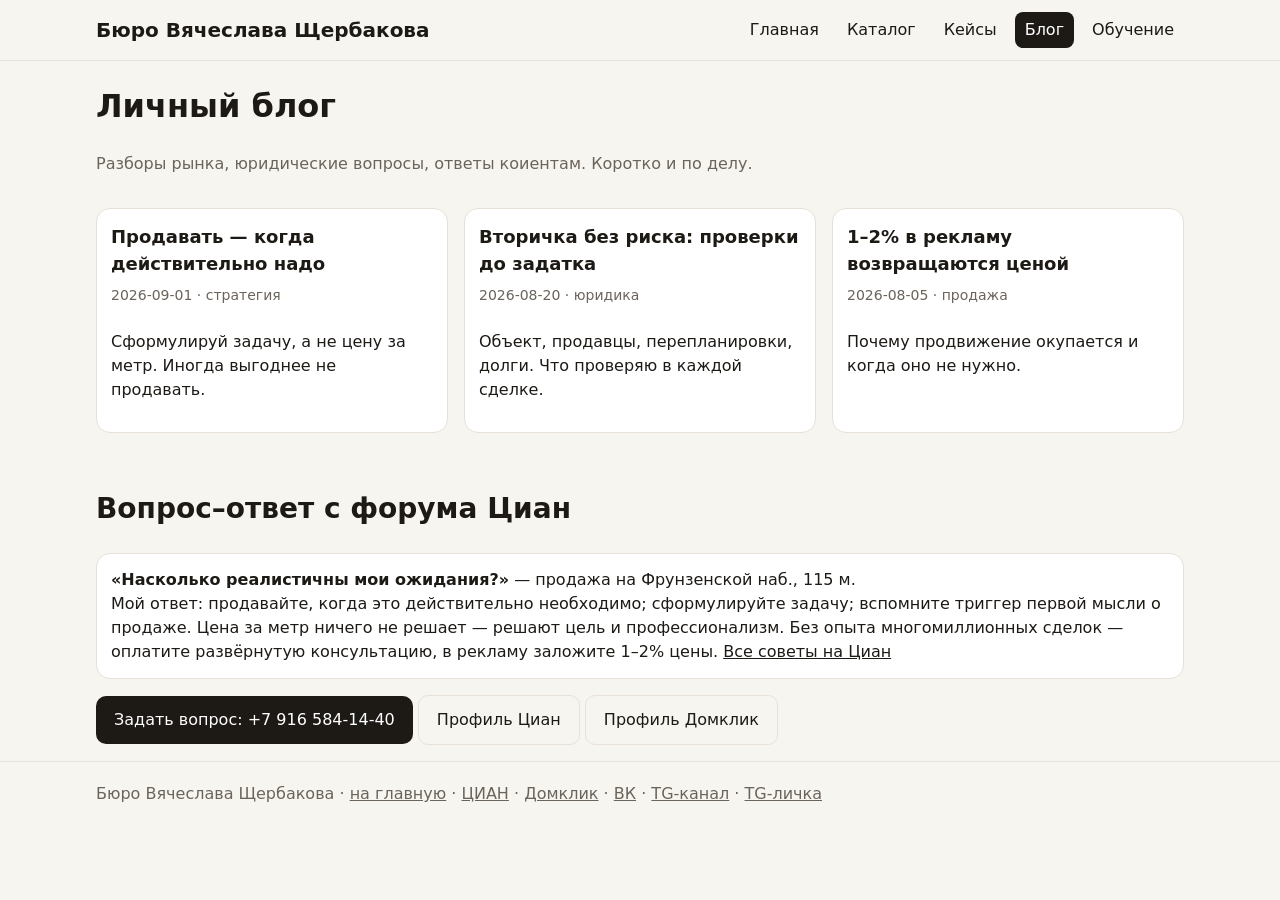
==== blog.html @ ee9a28ca "initial upload -" ====
<!doctype html>
<html lang="ru">
<head>
  <meta charset="utf-8" />
  <meta name="viewport" content="width=device-width, initial-scale=1" />
  <title>Блог — Бюро Вячеслава Щербакова</title>
  <link rel="stylesheet" href="assets/css/style.css" />
</head>
<body>
<header class="site-header"><div class="container">
  <a class="logo" href="index.html">Бюро Вячеслава Щербакова</a>
  <button class="burger" type="button" aria-label="Меню" aria-expanded="false">☰</button>
  <nav class="nav">
    <a href="index.html">Главная</a><a href="catalog.html">Каталог</a>
    <a href="cases.html">Кейсы</a>
    <a href="blog.html" class="active">Блог</a>    <a href="coaching.html">Обучение</a>
  </nav>
</div></header>
<main class="container">
  <h1>Личный блог</h1>
  <p style="color:var(--muted)">Разборы рынка, юридические вопросы, ответы коиентам. Коротко и по делу.</p>
  <div class="grid" id="posts"><p>Загружаю…</p></div>
  <h2>Вопрос–ответ с форума Циан</h2>
  <div class="perk"><b>«Насколько реалистичны мои ожидания?»</b> — продажа на Фрунзенской наб., 115 м.<br />Мой ответ: продавайте, когда это действительно необходимо; сформулируйте задачу; вспомните триггер первой мысли о продаже. Цена за метр ничего не решает — решают цель и профессионализм. Без опыта многомиллионных сделок — оплатите развёрнутую консультацию, в рекламу заложите 1–2% цены. <a href="https://www.cian.ru/agents/12252057/">Все советы на Циан</a></div>
  <p><a class="btn" href="tel:+79165841440">Задать вопрос: +7 916 584-14-40</a> <a class="btn ghost" href="https://www.cian.ru/agents/12252057/">Профиль Циан</a> <a class="btn ghost" href="https://agencies.domclick.ru/agent/30328">Профиль Домклик</a></p>
</main>
<footer class="site-footer"><div class="container">Бюро Вячеслава Щербакова · <a href="index.html">на главную</a> · <a href="https://www.cian.ru/agents/12252057/">ЦИАН</a> · <a href="https://agencies.domclick.ru/agent/30328">Домклик</a> · <a href="https://vk.ru/brokerburo">ВК</a> · <a href="https://t.me/ai_and_realtor">TG-канал</a> · <a href="https://t.me/VAShcherbakov">TG-личка</a></div></footer>
<script type="module">
  import "./assets/js/common.js";
  fetch("data/posts.json").then(r => r.json()).then(posts => {
    document.getElementById("posts").innerHTML = posts.map(p =>
      `<article class="card"><div class="card-body"><h3 class="card-title">${p.title}</h3><div class="card-meta">${p.date} · ${p.tag}</div><p>${p.excerpt}</p></div></article>`
    ).join("");
  });
</script>
</body>
</html>
---- assets/css/style.css ----
:root {
  --bg: #f7f5f0;
  --card: #ffffff;
  --ink: #1d1a16;
  --muted: #6b645b;
  --line: #e7e1d8;
  --accent: #b4562e;
  --accent-ink: #fff;
  --radius: 14px;
  --max: 1120px;
}
* { box-sizing: border-box; }
body {
  margin: 0;
  font-family: system-ui, -apple-system, "Segoe UI", Roboto, sans-serif;
  background: var(--bg);
  color: var(--ink);
  line-height: 1.5;
}
a { color: inherit; }
.container { max-width: var(--max); margin: 0 auto; padding: 0 16px; }
.site-header {
  position: sticky; top: 0; z-index: 10;
  background: rgba(247,245,240,.95); backdrop-filter: blur(6px);
  border-bottom: 1px solid var(--line);
}
.site-header .container {
  display: flex; align-items: center; gap: 8px 16px; flex-wrap: wrap;
  padding-top: 12px; padding-bottom: 12px;
}
.logo { font-weight: 800; text-decoration: none; font-size: clamp(15px, 2.6vw, 20px); white-space: nowrap; }
.logo span { color: var(--accent); }
.nav { display: flex; gap: 8px; margin-left: auto; flex-wrap: wrap; }
.nav a { text-decoration: none; padding: 6px 10px; border-radius: 8px; }
.nav a.active, .nav a:hover { background: var(--ink); color: #fff; }
.hero {
  display: grid; gap: 16px; padding: 20px 0 8px;
  align-items: center;
}
.hero h1 { font-size: clamp(24px, 3.2vw, 36px); line-height: 1.1; margin: 0 0 10px; text-wrap: balance; }
.hero p { color: var(--muted); max-width: 60ch; margin: 0 0 10px; }
.hero-photo { margin: 0; max-width: 380px; justify-self: center; width: 100%; }
.hero-photo img {
  width: 100%; aspect-ratio: 4 / 4.4; object-fit: cover; object-position: top;
  display: block; border-radius: var(--radius); border: 1px solid var(--line);
  max-height: 42vh;
}
.hero-photo .perk { font-size: 14px; }
.btn {
  display: inline-block; border: 0; cursor: pointer;
  background: var(--ink); color: #fff;
  padding: 12px 18px; border-radius: 10px; text-decoration: none;
}
.btn.accent { background: var(--accent); }
.btn.ghost { background: transparent; color: var(--ink); border: 1px solid var(--line); }
.grid {
  display: grid; gap: 16px;
  grid-template-columns: 1fr;
  padding: 16px 0 32px;
}
@media (min-width: 700px) { .grid { grid-template-columns: 1fr 1fr; } .hero { grid-template-columns: 1.25fr 1fr; gap: 28px; max-height: 80vh; overflow: hidden; } }
@media (min-width: 1024px) { .grid { grid-template-columns: 1fr 1fr 1fr; } }
.card {
  background: var(--card); border: 1px solid var(--line);
  border-radius: var(--radius); overflow: hidden;
  display: flex; flex-direction: column;
}
.card img { width: 100%; height: 200px; object-fit: cover; display: block; }
.card-body { padding: 14px; display: grid; gap: 8px; }
.card-title { margin: 0; font-size: 18px; }
.card-meta { color: var(--muted); font-size: 14px; }
.card-price { font-weight: 800; font-size: 20px; }
.card-actions { display: flex; gap: 8px; margin-top: 4px; }
.filters {
  display: grid; gap: 10px; padding: 16px;
  background: var(--card); border: 1px solid var(--line); border-radius: var(--radius);
  margin: 16px 0;
  grid-template-columns: 1fr;
}
@media (min-width: 768px) { .filters { grid-template-columns: repeat(auto-fit, minmax(150px, 1fr)); align-items: end; } }
.filters label { display: grid; gap: 6px; font-size: 13px; color: var(--muted); }
.filters select, .filters input, .lead-form input, .lead-form textarea {
  padding: 10px 12px; border-radius: 10px; border: 1px solid var(--line);
  font: inherit; color: var(--ink); background: #fff; width: 100%;
}
.detail { display: grid; gap: 16px; padding: 16px 0 32px; }
@media (min-width: 900px) { .detail { grid-template-columns: 1.2fr 1fr; } }
.detail img { width: 100%; border-radius: var(--radius); border: 1px solid var(--line); }
.lead-form { display: grid; gap: 10px; background: var(--card); border: 1px solid var(--line); border-radius: var(--radius); padding: 16px; }
.form-err { color: #a33; font-size: 13px; min-height: 18px; }
.form-ok { color: #1a7a3a; font-size: 14px; }
.site-footer { border-top: 1px solid var(--line); padding: 20px 0 32px; color: var(--muted); }
.perks { display: grid; gap: 10px; grid-template-columns: 1fr; padding: 8px 0 0; }
@media (min-width: 768px) { .perks { grid-template-columns: 1fr 1fr 1fr; } }
.perk { background: var(--card); border: 1px solid var(--line); border-radius: var(--radius); padding: 14px; }
.badge { display: inline-block; padding: 2px 10px; border-radius: 999px; font-size: 12px; font-weight: 700; }
.badge.active { background: var(--accent); color: #fff; }
.badge.sold { background: #e7e1d8; color: #5b554d; }
.badge.rented { background: #1d4ed8; color: #fff; }

/* Бургер-меню */
.burger {
  display: none; margin-left: auto;
  font-size: 22px; line-height: 1; padding: 8px 12px;
  background: var(--ink); color: #fff; border: 0; border-radius: 10px; cursor: pointer;
}

/* Мобильный адаптив */
img { max-width: 100%; }
body { overflow-x: hidden; }
h2 { font-size: clamp(20px, 4vw, 28px); }

@media (max-width: 760px) {
  .burger { display: inline-block; }
  .site-header .container { gap: 10px; }
  .nav { display: none; width: 100%; flex-direction: column; margin-left: 0; }
  .nav.open { display: flex; }
  .nav a { padding: 10px 12px; border: 1px solid var(--line); border-radius: 10px; background: var(--card); }
  .hero { padding-top: 16px; }
  .hero-photo { max-width: 100%; }
  .hero-photo img { aspect-ratio: 16 / 10; max-height: 220px; }
  .card img { height: 180px; }
  .card-actions { flex-wrap: wrap; }
  .card-actions .btn { flex: 1 1 auto; text-align: center; }
  .detail img { max-height: 320px; object-fit: cover; }
}

@media (max-width: 480px) {
  .container { padding: 0 12px; }
  .btn { padding: 12px 14px; }
  main .btn { margin-bottom: 6px; }
  .lead-form { padding: 12px; }
}
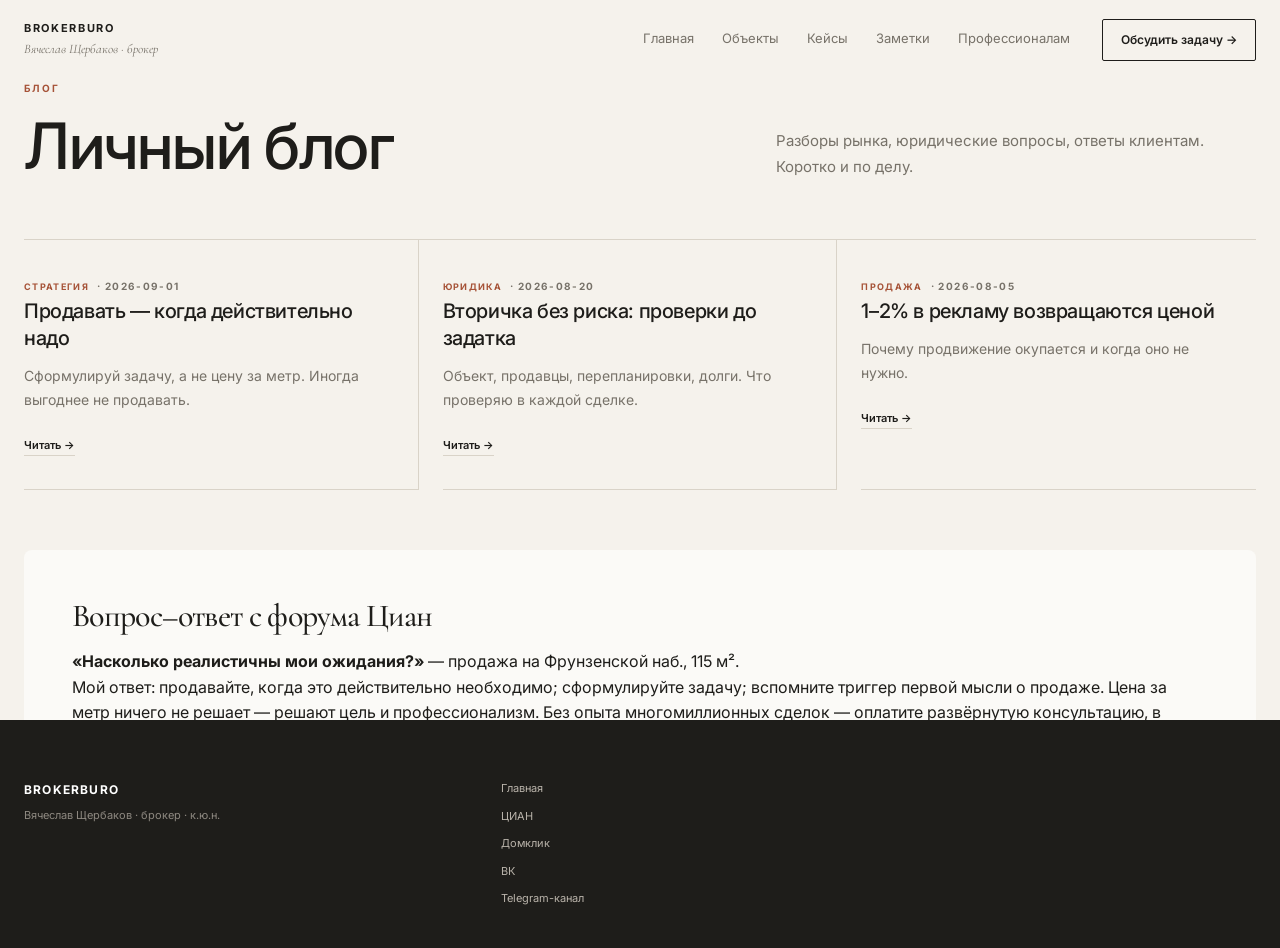
==== commit 0275b1e4: "Apply premium design system to all pages with 80vh section height limit Key features implemented: - " ====
--- a/blog.html
+++ b/blog.html
@@ -3,33 +3,87 @@
 <head>
   <meta charset="utf-8" />
   <meta name="viewport" content="width=device-width, initial-scale=1" />
-  <title>Блог — Бюро Вячеслава Щербакова</title>
-  <link rel="stylesheet" href="assets/css/style.css" />
+  <title>Заметки — BrokerBuro</title>
+  <meta name="description" content="Разборы рынка, юридические вопросы, ответы клиентам. Коротко и по делу." />
+  <link rel="preconnect" href="https://fonts.googleapis.com">
+  <link rel="preconnect" href="https://fonts.gstatic.com" crossorigin>
+  <link href="https://fonts.googleapis.com/css2?family=Cormorant+Garamond:ital,wght@0,400;0,500;1,400&family=Inter:wght@300;400;500;600;700&display=swap" rel="stylesheet">
+  <link rel="stylesheet" href="assets/css/style-premium.css" />
 </head>
 <body>
-<header class="site-header"><div class="container">
-  <a class="logo" href="index.html">Бюро Вячеслава Щербакова</a>
-  <button class="burger" type="button" aria-label="Меню" aria-expanded="false">☰</button>
-  <nav class="nav">
-    <a href="index.html">Главная</a><a href="catalog.html">Каталог</a>
+<header class="site-header">
+  <div class="container header-inner">
+    <a class="brand" href="index.html" aria-label="BrokerBuro">
+      <span class="brand-name">BROKERBURO</span>
+      <span class="brand-signature">Вячеслав Щербаков · брокер</span>
+    </a>
+    <nav class="nav">
+      <a href="index.html">Главная</a>
+      <a href="catalog.html">Объекты</a>
+      <a href="cases.html">Кейсы</a>
+      <a href="blog.html" class="active">Заметки</a>
+      <a href="coaching.html">Профессионалам</a>
+    </nav>
+    <a class="header-cta" href="tel:+79165841440">Обсудить задачу →</a>
+    <button class="burger" type="button" aria-label="Меню" aria-expanded="false">☰</button>
+  </div>
+  <div class="mobile-nav" aria-hidden="true">
+    <a href="index.html">Главная</a>
+    <a href="catalog.html">Объекты</a>
     <a href="cases.html">Кейсы</a>
-    <a href="blog.html" class="active">Блог</a>    <a href="coaching.html">Обучение</a>
-  </nav>
-</div></header>
-<main class="container">
-  <h1>Личный блог</h1>
-  <p style="color:var(--muted)">Разборы рынка, юридические вопросы, ответы коиентам. Коротко и по делу.</p>
-  <div class="grid" id="posts"><p>Загружаю…</p></div>
-  <h2>Вопрос–ответ с форума Циан</h2>
-  <div class="perk"><b>«Насколько реалистичны мои ожидания?»</b> — продажа на Фрунзенской наб., 115 м.<br />Мой ответ: продавайте, когда это действительно необходимо; сформулируйте задачу; вспомните триггер первой мысли о продаже. Цена за метр ничего не решает — решают цель и профессионализм. Без опыта многомиллионных сделок — оплатите развёрнутую консультацию, в рекламу заложите 1–2% цены. <a href="https://www.cian.ru/agents/12252057/">Все советы на Циан</a></div>
-  <p><a class="btn" href="tel:+79165841440">Задать вопрос: +7 916 584-14-40</a> <a class="btn ghost" href="https://www.cian.ru/agents/12252057/">Профиль Циан</a> <a class="btn ghost" href="https://agencies.domclick.ru/agent/30328">Профиль Домклик</a></p>
+    <a href="blog.html">Заметки</a>
+    <a href="coaching.html">Профессионалам</a>
+    <a href="tel:+79165841440">Обсудить задачу</a>
+  </div>
+</header>
+
+<main class="container section">
+  <div class="section-header">
+    <div>
+      <span class="section-kicker">БЛОГ</span>
+      <h2>Личный блог</h2>
+    </div>
+    <p>Разборы рынка, юридические вопросы, ответы клиентам. Коротко и по делу.</p>
+  </div>
+  
+  <div class="notes-grid" id="posts"><p>Загружаю…</p></div>
+  
+  <div style="margin-top:60px;padding:48px;background:var(--bg-paper);border-radius:8px;">
+    <h3 style="font-family:var(--font-serif);font-size:clamp(24px,3vw,32px);margin-bottom:16px;">Вопрос–ответ с форума Циан</h3>
+    <p style="margin-bottom:24px;"><strong>«Насколько реалистичны мои ожидания?»</strong> — продажа на Фрунзенской наб., 115 м².<br />Мой ответ: продавайте, когда это действительно необходимо; сформулируйте задачу; вспомните триггер первой мысли о продаже. Цена за метр ничего не решает — решают цель и профессионализм. Без опыта многомиллионных сделок — оплатите развёрнутую консультацию, в рекламу заложите 1–2% цены.</p>
+    <div style="display:flex;gap:12px;flex-wrap:wrap;">
+      <a class="btn btn-primary" href="https://www.cian.ru/agents/12252057/">Все советы на Циан →</a>
+      <a class="btn btn-outline" href="tel:+79165841440">Задать вопрос: +7 916 584-14-40</a>
+    </div>
+  </div>
 </main>
-<footer class="site-footer"><div class="container">Бюро Вячеслава Щербакова · <a href="index.html">на главную</a> · <a href="https://www.cian.ru/agents/12252057/">ЦИАН</a> · <a href="https://agencies.domclick.ru/agent/30328">Домклик</a> · <a href="https://vk.ru/brokerburo">ВК</a> · <a href="https://t.me/ai_and_realtor">TG-канал</a> · <a href="https://t.me/VAShcherbakov">TG-личка</a></div></footer>
+
+<footer class="site-footer">
+  <div class="container footer-grid">
+    <div class="footer-brand">
+      <strong>BROKERBURO</strong>
+      <span>Вячеслав Щербаков · брокер · к.ю.н.</span>
+    </div>
+    <div class="footer-links">
+      <a href="index.html">Главная</a>
+      <a href="https://www.cian.ru/agents/12252057/">ЦИАН</a>
+      <a href="https://agencies.domclick.ru/agent/30328">Домклик</a>
+      <a href="https://vk.ru/brokerburo">ВК</a>
+      <a href="https://t.me/ai_and_realtor">Telegram-канал</a>
+    </div>
+  </div>
+</footer>
+
 <script type="module">
   import "./assets/js/common.js";
   fetch("data/posts.json").then(r => r.json()).then(posts => {
     document.getElementById("posts").innerHTML = posts.map(p =>
-      `<article class="card"><div class="card-body"><h3 class="card-title">${p.title}</h3><div class="card-meta">${p.date} · ${p.tag}</div><p>${p.excerpt}</p></div></article>`
+      `<article class="note-card hover-lift">
+        <span class="note-category">${p.tag}<span class="note-date">· ${p.date}</span></span>
+        <h3>${p.title}</h3>
+        <p>${p.excerpt}</p>
+        <a class="note-read-more" href="#">Читать <span class="arrow">→</span></a>
+      </article>`
     ).join("");
   });
 </script>
--- a/assets/css/style-premium.css
+++ b/assets/css/style-premium.css
@@ -0,0 +1,1296 @@
+/* ============================================
+   BROKERBURO — Premium Design System
+   Creative Direction: Editorial Luxury + Private Office
+   ============================================ */
+
+:root {
+  /* Colors — новая палитра */
+  --bg-ivory: #F5F2EC;
+  --bg-paper: #FBFAF7;
+  --text-graphite: #1E1D1A;
+  --text-muted: #777269;
+  --accent-terracotta: #A65338;
+  --line-sand: #D9D3C8;
+  --white: #FFFFFF;
+  
+  /* Typography */
+  --font-serif: 'Cormorant Garamond', Georgia, 'Times New Roman', serif;
+  --font-sans: 'Inter', -apple-system, BlinkMacSystemFont, 'Segoe UI', sans-serif;
+  
+  /* Layout */
+  --max-width: 1280px;
+  --gutter: 24px;
+  
+  /* Radius — минимальный, как в дизайн-системе */
+  --radius-sm: 2px;
+  --radius-md: 4px;
+}
+
+/* ============================================
+   BASE STYLES
+   ============================================ */
+
+* { 
+  box-sizing: border-box; 
+  margin: 0;
+  padding: 0;
+}
+
+html { 
+  scroll-behavior: smooth; 
+}
+
+body {
+  background: var(--bg-ivory);
+  color: var(--text-graphite);
+  font-family: var(--font-sans);
+  font-size: 16px;
+  line-height: 1.6;
+  overflow-x: hidden;
+  -webkit-font-smoothing: antialiased;
+  -moz-osx-font-smoothing: grayscale;
+}
+
+img { 
+  display: block; 
+  max-width: 100%; 
+  height: auto;
+}
+
+a { 
+  color: inherit; 
+  text-decoration: none;
+  transition: color 0.2s ease;
+}
+
+/* ============================================
+   SECTION HEIGHT LIMIT — 80% viewport
+   ============================================ */
+
+section, .section {
+  max-height: 80vh;
+  overflow-y: auto;
+  padding: 80px 0;
+}
+
+/* Для главных экранов оставляем full-height опционально */
+.hero {
+  padding: 140px 0 100px;
+  min-height: 80vh;
+  max-height: 80vh;
+  display: flex;
+  align-items: center;
+}
+
+/* ============================================
+   TYPOGRAPHY
+   ============================================ */
+
+h1, h2, h3, h4 {
+  font-weight: 500;
+  letter-spacing: -0.02em;
+  line-height: 1.1;
+}
+
+h1 {
+  font-size: clamp(56px, 7vw, 96px);
+  line-height: 0.95;
+  margin-bottom: 24px;
+}
+
+h2 {
+  font-size: clamp(42px, 5vw, 64px);
+  line-height: 1.05;
+  margin-bottom: 20px;
+}
+
+h3 {
+  font-size: clamp(28px, 3.5vw, 42px);
+  line-height: 1.1;
+  margin-bottom: 16px;
+}
+
+p.lead {
+  font-size: clamp(17px, 2vw, 20px);
+  line-height: 1.7;
+  color: var(--text-muted);
+  max-width: 580px;
+}
+
+.eyebrow {
+  font-size: 10px;
+  letter-spacing: 0.2em;
+  text-transform: uppercase;
+  font-weight: 700;
+  color: var(--accent-terracotta);
+  margin-bottom: 20px;
+  display: block;
+}
+
+.text-accent {
+  color: var(--accent-terracotta);
+}
+
+.text-muted {
+  color: var(--text-muted);
+}
+
+.serif {
+  font-family: var(--font-serif);
+  font-style: italic;
+}
+
+/* ============================================
+   CONTAINER & GRID
+   ============================================ */
+
+.container {
+  width: min(var(--max-width), calc(100% - 48px));
+  margin: 0 auto;
+}
+
+.grid {
+  display: grid;
+  gap: var(--gutter);
+}
+
+/* ============================================
+   HEADER — прозрачный поверх hero
+   ============================================ */
+
+.site-header {
+  position: fixed;
+  top: 0;
+  left: 0;
+  right: 0;
+  z-index: 100;
+  background: transparent;
+  transition: background 0.3s ease, border-color 0.3s ease;
+}
+
+.site-header.scrolled {
+  background: var(--bg-ivory);
+  border-bottom: 1px solid var(--line-sand);
+}
+
+.header-inner {
+  min-height: 80px;
+  display: flex;
+  align-items: center;
+  gap: 32px;
+}
+
+/* Branding с signature */
+.brand {
+  display: flex;
+  flex-direction: column;
+  gap: 2px;
+  text-decoration: none;
+}
+
+.brand-name {
+  font-size: 11px;
+  letter-spacing: 0.15em;
+  font-weight: 700;
+  text-transform: uppercase;
+  color: var(--text-graphite);
+}
+
+.brand-signature {
+  font-family: var(--font-serif);
+  font-size: 13px;
+  color: var(--text-muted);
+  font-style: italic;
+}
+
+/* Navigation */
+.nav {
+  display: flex;
+  gap: 28px;
+  margin-left: auto;
+}
+
+.nav a {
+  font-size: 13px;
+  color: var(--text-muted);
+  position: relative;
+  padding-bottom: 4px;
+}
+
+.nav a::after {
+  content: '';
+  position: absolute;
+  bottom: 0;
+  left: 0;
+  width: 0;
+  height: 1px;
+  background: var(--accent-terracotta);
+  transition: width 0.25s ease;
+}
+
+.nav a:hover {
+  color: var(--text-graphite);
+}
+
+.nav a:hover::after {
+  width: 100%;
+}
+
+/* CTA Button in Header */
+.header-cta {
+  font-size: 12px;
+  font-weight: 600;
+  padding: 10px 18px;
+  border: 1px solid var(--text-graphite);
+  border-radius: var(--radius-sm);
+  transition: all 0.25s ease;
+}
+
+.header-cta:hover {
+  background: var(--text-graphite);
+  color: var(--white);
+}
+
+/* Burger Menu */
+.burger {
+  display: none;
+  background: transparent;
+  border: none;
+  font-size: 24px;
+  cursor: pointer;
+  color: var(--text-graphite);
+  margin-left: auto;
+}
+
+.mobile-nav {
+  display: none;
+  position: fixed;
+  top: 80px;
+  left: 0;
+  right: 0;
+  background: var(--bg-ivory);
+  border-bottom: 1px solid var(--line-sand);
+  padding: 20px 24px;
+  flex-direction: column;
+  gap: 16px;
+}
+
+.mobile-nav.open {
+  display: flex;
+}
+
+.mobile-nav a {
+  font-size: 15px;
+  padding: 12px 0;
+  border-bottom: 1px solid var(--line-sand);
+}
+
+/* ============================================
+   HERO SECTION — новый подход
+   ============================================ */
+
+.hero {
+  padding: 140px 0 100px;
+  min-height: 100vh;
+  display: flex;
+  align-items: center;
+}
+
+.hero-grid {
+  display: grid;
+  grid-template-columns: 1.1fr 0.9fr;
+  gap: 80px;
+  align-items: center;
+}
+
+.hero-eyebrow {
+  font-size: 10px;
+  letter-spacing: 0.25em;
+  text-transform: uppercase;
+  color: var(--text-muted);
+  margin-bottom: 24px;
+  display: block;
+}
+
+.hero-title {
+  font-size: clamp(56px, 7vw, 96px);
+  line-height: 0.95;
+  font-weight: 500;
+  margin-bottom: 28px;
+  max-width: 720px;
+}
+
+.hero-title .serif {
+  font-family: var(--font-serif);
+  font-weight: 400;
+  font-style: italic;
+  display: block;
+}
+
+.hero-subtitle {
+  font-size: clamp(17px, 2vw, 19px);
+  line-height: 1.7;
+  color: var(--text-muted);
+  max-width: 520px;
+  margin-bottom: 40px;
+}
+
+.hero-actions {
+  display: flex;
+  gap: 20px;
+  align-items: center;
+  flex-wrap: wrap;
+}
+
+/* Buttons */
+.btn {
+  display: inline-flex;
+  align-items: center;
+  justify-content: center;
+  min-height: 52px;
+  padding: 0 26px;
+  font-size: 13px;
+  font-weight: 600;
+  letter-spacing: 0.02em;
+  border: 1px solid transparent;
+  border-radius: var(--radius-sm);
+  transition: all 0.25s ease;
+  cursor: pointer;
+}
+
+.btn-primary {
+  background: var(--text-graphite);
+  color: var(--white);
+}
+
+.btn-primary:hover {
+  background: var(--accent-terracotta);
+  border-color: var(--accent-terracotta);
+}
+
+.btn-outline {
+  background: transparent;
+  border-color: var(--text-graphite);
+  color: var(--text-graphite);
+}
+
+.btn-outline:hover {
+  background: var(--text-graphite);
+  color: var(--white);
+}
+
+.btn-link {
+  background: transparent;
+  color: var(--text-graphite);
+  padding: 0;
+  min-height: auto;
+  font-weight: 500;
+  border-bottom: 1px solid var(--line-sand);
+  padding-bottom: 4px;
+}
+
+.btn-link:hover {
+  border-color: var(--accent-terracotta);
+  color: var(--accent-terracotta);
+}
+
+.btn-link .arrow {
+  margin-left: 8px;
+  transition: transform 0.2s ease;
+}
+
+.btn-link:hover .arrow {
+  transform: translateX(4px);
+}
+
+/* Hero Meta */
+.hero-meta {
+  margin-top: 52px;
+  display: flex;
+  gap: 16px;
+  align-items: center;
+  font-size: 11px;
+  letter-spacing: 0.08em;
+  text-transform: uppercase;
+  color: var(--text-muted);
+}
+
+.hero-meta .dot {
+  width: 4px;
+  height: 4px;
+  background: var(--accent-terracotta);
+  border-radius: 50%;
+}
+
+/* Hero Visual — крупный портрет */
+.hero-visual {
+  position: relative;
+}
+
+.portrait-wrapper {
+  position: relative;
+  background: #E8E4DC;
+  overflow: hidden;
+}
+
+.portrait-wrapper img {
+  width: 100%;
+  aspect-ratio: 4/5;
+  object-fit: cover;
+  object-position: center 20%;
+  transition: transform 0.6s ease;
+}
+
+.portrait-wrapper:hover img {
+  transform: scale(1.02);
+}
+
+/* Signature overlay на портрете */
+.portrait-signature {
+  position: absolute;
+  bottom: 0;
+  left: 0;
+  right: 0;
+  padding: 20px 24px;
+  background: rgba(30, 29, 26, 0.92);
+  color: var(--white);
+  display: flex;
+  justify-content: space-between;
+  align-items: flex-start;
+  gap: 16px;
+}
+
+.signature-name {
+  font-family: var(--font-serif);
+  font-size: 16px;
+  font-style: italic;
+}
+
+.signature-role {
+  font-size: 10px;
+  letter-spacing: 0.15em;
+  text-transform: uppercase;
+  opacity: 0.7;
+  margin-top: 4px;
+}
+
+/* ============================================
+   PHILOSOPHY SECTION — "Что действительно важно"
+   ============================================ */
+
+.philosophy {
+  padding: 120px 0;
+  border-top: 1px solid var(--line-sand);
+  border-bottom: 1px solid var(--line-sand);
+}
+
+.philosophy-grid {
+  display: grid;
+  grid-template-columns: repeat(3, 1fr);
+  gap: 60px;
+}
+
+.philosophy-item {
+  position: relative;
+  padding-left: 20px;
+}
+
+.philosophy-number {
+  font-size: 11px;
+  color: var(--accent-terracotta);
+  letter-spacing: 0.15em;
+  margin-bottom: 20px;
+  display: block;
+}
+
+.philosophy-title {
+  font-family: var(--font-serif);
+  font-size: clamp(32px, 4vw, 48px);
+  font-style: italic;
+  font-weight: 400;
+  margin-bottom: 16px;
+  color: var(--text-graphite);
+}
+
+.philosophy-text {
+  font-size: 15px;
+  line-height: 1.7;
+  color: var(--text-muted);
+}
+
+/* ============================================
+   SERVICES SECTION — JTBD подход
+   ============================================ */
+
+.services {
+  padding: 120px 0;
+}
+
+.section-header {
+  display: grid;
+  grid-template-columns: 1fr 1fr;
+  gap: 60px;
+  align-items: end;
+  margin-bottom: 60px;
+}
+
+.section-header.compact {
+  grid-template-columns: 1fr auto;
+}
+
+.section-kicker {
+  font-size: 10px;
+  letter-spacing: 0.2em;
+  text-transform: uppercase;
+  color: var(--accent-terracotta);
+  font-weight: 700;
+  margin-bottom: 16px;
+  display: block;
+}
+
+.section-header h2 {
+  margin-bottom: 0;
+}
+
+.section-header p {
+  font-size: 15px;
+  line-height: 1.7;
+  color: var(--text-muted);
+  max-width: 480px;
+  justify-self: end;
+}
+
+/* Service Cards — JTBD format */
+.service-jtbd-grid {
+  display: grid;
+  grid-template-columns: repeat(2, 1fr);
+  gap: 24px;
+}
+
+.service-jtbd {
+  background: var(--white);
+  padding: 40px;
+  border: 1px solid var(--line-sand);
+  border-radius: var(--radius-md);
+  transition: all 0.3s ease;
+  cursor: pointer;
+}
+
+.service-jtbd:hover {
+  border-color: var(--accent-terracotta);
+  transform: translateY(-4px);
+  box-shadow: 0 12px 30px rgba(30, 29, 26, 0.08);
+}
+
+.service-jtbd-number {
+  font-size: 10px;
+  color: var(--accent-terracotta);
+  letter-spacing: 0.15em;
+  margin-bottom: 16px;
+  display: block;
+}
+
+.service-jtbd-title {
+  font-size: clamp(24px, 3vw, 32px);
+  font-weight: 500;
+  margin-bottom: 12px;
+  line-height: 1.2;
+}
+
+.service-jtbd-desc {
+  font-size: 14px;
+  line-height: 1.7;
+  color: var(--text-muted);
+}
+
+/* ============================================
+   FEATURED OBJECT — curated collection
+   ============================================ */
+
+.featured-object {
+  padding: 120px 0;
+  background: var(--bg-paper);
+}
+
+.object-showcase {
+  display: grid;
+  grid-template-columns: 1.2fr 0.8fr;
+  border: 1px solid var(--line-sand);
+  min-height: 680px;
+}
+
+.object-image-wrapper {
+  position: relative;
+  overflow: hidden;
+  background: #E5E0D8;
+}
+
+.object-image-wrapper img {
+  width: 100%;
+  height: 100%;
+  object-fit: cover;
+  transition: transform 0.6s ease;
+}
+
+.object-image-wrapper:hover img {
+  transform: scale(1.03);
+}
+
+.object-badge {
+  position: absolute;
+  top: 24px;
+  left: 24px;
+  background: var(--accent-terracotta);
+  color: var(--white);
+  padding: 8px 14px;
+  font-size: 9px;
+  letter-spacing: 0.15em;
+  text-transform: uppercase;
+  border-radius: var(--radius-sm);
+}
+
+.object-details-wrapper {
+  padding: 60px;
+  display: flex;
+  flex-direction: column;
+  justify-content: center;
+}
+
+.object-location {
+  font-size: 10px;
+  letter-spacing: 0.15em;
+  text-transform: uppercase;
+  color: var(--accent-terracotta);
+  font-weight: 700;
+  margin-bottom: 20px;
+}
+
+.object-title {
+  font-size: clamp(36px, 4.5vw, 52px);
+  font-weight: 500;
+  line-height: 1.1;
+  margin-bottom: 12px;
+}
+
+.object-subtitle {
+  font-family: var(--font-serif);
+  font-size: 20px;
+  font-style: italic;
+  color: var(--text-muted);
+  margin-bottom: 32px;
+}
+
+.object-specs {
+  display: flex;
+  gap: 24px;
+  padding: 24px 0;
+  border-top: 1px solid var(--line-sand);
+  border-bottom: 1px solid var(--line-sand);
+  margin-bottom: 32px;
+}
+
+.spec-item {
+  font-size: 13px;
+  color: var(--text-muted);
+}
+
+.spec-item strong {
+  display: block;
+  font-size: 18px;
+  color: var(--text-graphite);
+  margin-bottom: 4px;
+}
+
+.object-price {
+  font-size: 24px;
+  font-weight: 600;
+  margin-bottom: 24px;
+}
+
+.object-bureau-note {
+  font-size: 10px;
+  color: var(--text-muted);
+  letter-spacing: 0.1em;
+  margin-bottom: 20px;
+}
+
+/* ============================================
+   CASES SECTION — истории сделок
+   ============================================ */
+
+.cases {
+  padding: 120px 0;
+}
+
+.case-grid {
+  display: grid;
+  grid-template-columns: repeat(3, 1fr);
+  gap: 24px;
+  border-top: 1px solid var(--line-sand);
+}
+
+.case-card {
+  padding: 0;
+  border: none;
+  transition: all 0.3s ease;
+  background: var(--white);
+}
+
+.case-card:hover {
+  transform: translateY(-5px);
+  box-shadow: 0 20px 40px rgba(0,0,0,0.08);
+}
+
+.case-number {
+  font-size: 10px;
+  color: var(--accent-terracotta);
+  letter-spacing: 0.15em;
+  margin-bottom: 16px;
+  display: block;
+}
+
+.case-type {
+  font-size: 10px;
+  letter-spacing: 0.12em;
+  text-transform: uppercase;
+  color: var(--text-muted);
+  margin-bottom: 20px;
+}
+
+.case-card h3 {
+  font-size: 22px;
+  line-height: 1.3;
+  margin-bottom: 16px;
+}
+
+.case-card p {
+  font-size: 14px;
+  line-height: 1.7;
+  color: var(--text-muted);
+  margin-bottom: 24px;
+}
+
+.case-link {
+  font-size: 12px;
+  font-weight: 600;
+  color: var(--text-graphite);
+  border-bottom: 1px solid var(--line-sand);
+  padding-bottom: 4px;
+  transition: all 0.2s ease;
+}
+
+.case-link:hover {
+  color: var(--accent-terracotta);
+  border-color: var(--accent-terracotta);
+}
+
+/* ============================================
+   PROCESS SECTION — как я работаю
+   ============================================ */
+
+.process {
+  padding: 120px 0;
+  border-top: 1px solid var(--line-sand);
+  border-bottom: 1px solid var(--line-sand);
+}
+
+.process-grid {
+  display: grid;
+  grid-template-columns: 0.8fr 1.2fr;
+  gap: 80px;
+  align-items: start;
+}
+
+.process-intro {
+  font-size: 15px;
+  line-height: 1.7;
+  color: var(--text-muted);
+  max-width: 380px;
+}
+
+.process-timeline {
+  list-style: none;
+  position: relative;
+  padding-left: 40px;
+}
+
+.process-timeline::before {
+  content: '';
+  position: absolute;
+  left: 0;
+  top: 0;
+  bottom: 0;
+  width: 1px;
+  background: var(--line-sand);
+}
+
+.process-step {
+  position: relative;
+  padding-bottom: 40px;
+}
+
+.process-step::before {
+  content: '';
+  position: absolute;
+  left: -40px;
+  top: 6px;
+  width: 9px;
+  height: 9px;
+  background: var(--bg-ivory);
+  border: 1px solid var(--accent-terracotta);
+  border-radius: 50%;
+}
+
+.process-step-number {
+  font-size: 10px;
+  color: var(--accent-terracotta);
+  letter-spacing: 0.15em;
+  margin-bottom: 8px;
+  display: block;
+}
+
+.process-step-title {
+  font-size: 18px;
+  font-weight: 600;
+  margin-bottom: 8px;
+}
+
+.process-step-desc {
+  font-size: 14px;
+  line-height: 1.6;
+  color: var(--text-muted);
+}
+
+/* ============================================
+   EXPERTISE SECTION
+   ============================================ */
+
+.expertise {
+  padding: 120px 0;
+}
+
+.expertise-grid {
+  display: grid;
+  grid-template-columns: 1fr 1fr;
+  gap: 80px;
+  align-items: center;
+}
+
+.expertise-title {
+  font-family: var(--font-serif);
+  font-size: clamp(36px, 4.5vw, 52px);
+  font-style: italic;
+  font-weight: 400;
+  margin-bottom: 24px;
+}
+
+.expertise-name {
+  font-size: 24px;
+  font-weight: 600;
+  margin-bottom: 8px;
+}
+
+.expertise-credentials {
+  font-size: 14px;
+  color: var(--text-muted);
+  line-height: 1.7;
+  margin-bottom: 32px;
+}
+
+.media-logos {
+  display: flex;
+  gap: 32px;
+  flex-wrap: wrap;
+  margin-top: 40px;
+}
+
+.media-logo {
+  font-size: 12px;
+  color: var(--text-muted);
+  font-weight: 600;
+  opacity: 0.6;
+}
+
+/* ============================================
+   BOOK SECTION — журнальная вставка
+   ============================================ */
+
+.book-section {
+  padding: 120px 0;
+  background: #EBE6DE;
+}
+
+.book-grid {
+  display: grid;
+  grid-template-columns: 0.45fr 1fr;
+  gap: 80px;
+  align-items: center;
+  max-width: 1100px;
+}
+
+.book-cover-wrapper {
+  position: relative;
+}
+
+.book-cover {
+  box-shadow: 20px 25px 50px rgba(30, 29, 26, 0.15);
+  transform: rotate(-2deg);
+  transition: transform 0.4s ease;
+}
+
+.book-cover:hover {
+  transform: rotate(0deg) scale(1.02);
+}
+
+.book-content h2 {
+  font-family: var(--font-serif);
+  font-size: clamp(40px, 5vw, 64px);
+  font-style: italic;
+  font-weight: 400;
+  margin-bottom: 20px;
+}
+
+.book-quote {
+  font-size: 16px;
+  line-height: 1.8;
+  color: var(--text-muted);
+  max-width: 520px;
+  margin-bottom: 32px;
+  padding-left: 20px;
+  border-left: 2px solid var(--accent-terracotta);
+}
+
+/* ============================================
+   NOTES SECTION — заметки брокера
+   ============================================ */
+
+.notes {
+  padding: 120px 0;
+}
+
+.notes-grid {
+  display: grid;
+  grid-template-columns: repeat(3, 1fr);
+  gap: 24px;
+  border-top: 1px solid var(--line-sand);
+}
+
+.note-card {
+  padding: 32px 28px 32px 0;
+  border-right: 1px solid var(--line-sand);
+  border-bottom: 1px solid var(--line-sand);
+}
+
+.note-card:last-child {
+  border-right: none;
+}
+
+.note-category {
+  font-size: 9px;
+  letter-spacing: 0.15em;
+  text-transform: uppercase;
+  color: var(--accent-terracotta);
+  font-weight: 700;
+  margin-bottom: 12px;
+}
+
+.note-date {
+  font-size: 10px;
+  color: var(--text-muted);
+  margin-left: 8px;
+}
+
+.note-card h3 {
+  font-size: 20px;
+  line-height: 1.35;
+  margin-bottom: 12px;
+  font-weight: 500;
+}
+
+.note-card p {
+  font-size: 14px;
+  line-height: 1.7;
+  color: var(--text-muted);
+  margin-bottom: 20px;
+}
+
+.note-read-more {
+  font-size: 11px;
+  font-weight: 600;
+  color: var(--text-graphite);
+  border-bottom: 1px solid var(--line-sand);
+  padding-bottom: 3px;
+}
+
+.note-read-more:hover {
+  color: var(--accent-terracotta);
+  border-color: var(--accent-terracotta);
+}
+
+/* ============================================
+   FINAL CTA
+   ============================================ */
+
+.final-cta {
+  padding: 140px 0;
+  text-align: center;
+}
+
+.final-cta h2 {
+  font-size: clamp(48px, 6vw, 80px);
+  line-height: 1.05;
+  margin-bottom: 16px;
+}
+
+.final-cta .serif {
+  font-family: var(--font-serif);
+  font-style: italic;
+  font-weight: 400;
+}
+
+.final-cta-text {
+  font-size: 16px;
+  line-height: 1.7;
+  color: var(--text-muted);
+  max-width: 480px;
+  margin: 0 auto 40px;
+}
+
+.contact-methods {
+  display: flex;
+  justify-content: center;
+  gap: 12px;
+  flex-wrap: wrap;
+  margin-top: 32px;
+}
+
+.contact-methods a {
+  font-size: 12px;
+  color: var(--text-muted);
+  padding: 8px 16px;
+  border: 1px solid var(--line-sand);
+  border-radius: var(--radius-sm);
+  transition: all 0.25s ease;
+}
+
+.contact-methods a:hover {
+  border-color: var(--accent-terracotta);
+  color: var(--accent-terracotta);
+}
+
+/* ============================================
+   FOOTER
+   ============================================ */
+
+.site-footer {
+  background: var(--text-graphite);
+  color: var(--white);
+  padding: 60px 0 40px;
+}
+
+.footer-grid {
+  display: grid;
+  grid-template-columns: 1.2fr 1fr 1fr;
+  gap: 60px;
+}
+
+.footer-brand strong {
+  display: block;
+  font-size: 12px;
+  letter-spacing: 0.1em;
+  text-transform: uppercase;
+  margin-bottom: 8px;
+}
+
+.footer-brand span {
+  display: block;
+  font-size: 11px;
+  color: #8E8981;
+}
+
+.footer-links {
+  display: flex;
+  flex-direction: column;
+  gap: 10px;
+}
+
+.footer-links a {
+  font-size: 11px;
+  color: #B9B3AA;
+  transition: color 0.2s ease;
+}
+
+.footer-links a:hover {
+  color: var(--white);
+}
+
+.footer-bottom {
+  margin-top: 60px;
+  padding-top: 30px;
+  border-top: 1px solid #3A3835;
+  font-size: 10px;
+  color: #6B665F;
+  display: flex;
+  justify-content: space-between;
+}
+
+/* ============================================
+   RESPONSIVE
+   ============================================ */
+
+@media (max-width: 1024px) {
+  .hero-grid {
+    grid-template-columns: 1fr;
+    gap: 60px;
+  }
+  
+  .hero-visual {
+    order: -1;
+    max-width: 520px;
+    margin: 0 auto;
+  }
+  
+  .philosophy-grid,
+  .case-grid,
+  .notes-grid {
+    grid-template-columns: repeat(2, 1fr);
+  }
+  
+  .object-showcase {
+    grid-template-columns: 1fr;
+    min-height: auto;
+  }
+  
+  .object-image-wrapper {
+    min-height: 450px;
+  }
+  
+  .object-details-wrapper {
+    padding: 48px;
+  }
+  
+  .footer-grid {
+    grid-template-columns: 1fr 1fr;
+  }
+}
+
+@media (max-width: 768px) {
+  .container {
+    width: min(var(--max-width), calc(100% - 32px));
+  }
+  
+  .nav,
+  .header-cta {
+    display: none;
+  }
+  
+  .burger {
+    display: block;
+  }
+  
+  .hero {
+    padding: 120px 0 80px;
+  }
+  
+  .section-header {
+    grid-template-columns: 1fr;
+    gap: 32px;
+  }
+  
+  .section-header p {
+    justify-self: start;
+  }
+  
+  .philosophy-grid,
+  .service-jtbd-grid,
+  .case-grid,
+  .notes-grid {
+    grid-template-columns: 1fr;
+  }
+  
+  .process-grid,
+  .expertise-grid,
+  .book-grid {
+    grid-template-columns: 1fr;
+    gap: 48px;
+  }
+  
+  .object-details-wrapper {
+    padding: 32px;
+  }
+  
+  .footer-grid {
+    grid-template-columns: 1fr;
+    gap: 32px;
+  }
+  
+  .footer-bottom {
+    flex-direction: column;
+    gap: 12px;
+    text-align: center;
+  }
+}
+
+@media (max-width: 480px) {
+  .hero-title {
+    font-size: 42px;
+  }
+  
+  .hero-actions {
+    flex-direction: column;
+    align-items: stretch;
+  }
+  
+  .btn {
+    width: 100%;
+  }
+  
+  .service-jtbd {
+    padding: 28px;
+  }
+  
+  .object-specs {
+    flex-wrap: wrap;
+    gap: 16px;
+  }
+}
+
+/* ============================================
+   MICRO-ANIMATIONS
+   ============================================ */
+
+.fade-in {
+  opacity: 0;
+  transform: translateY(20px);
+  transition: opacity 0.5s ease, transform 0.5s ease;
+}
+
+.fade-in.visible {
+  opacity: 1;
+  transform: translateY(0);
+}
+
+.image-reveal {
+  overflow: hidden;
+}
+
+.image-reveal img {
+  transform: scale(1.05);
+  opacity: 0;
+  transition: transform 0.7s ease, opacity 0.5s ease;
+}
+
+.image-reveal.loaded img {
+  transform: scale(1);
+  opacity: 1;
+}
+
+/* Hover effects */
+.hover-lift {
+  transition: transform 0.3s ease, box-shadow 0.3s ease;
+}
+
+.hover-lift:hover {
+  transform: translateY(-5px);
+  box-shadow: 0 20px 40px rgba(0,0,0,0.08);
+}
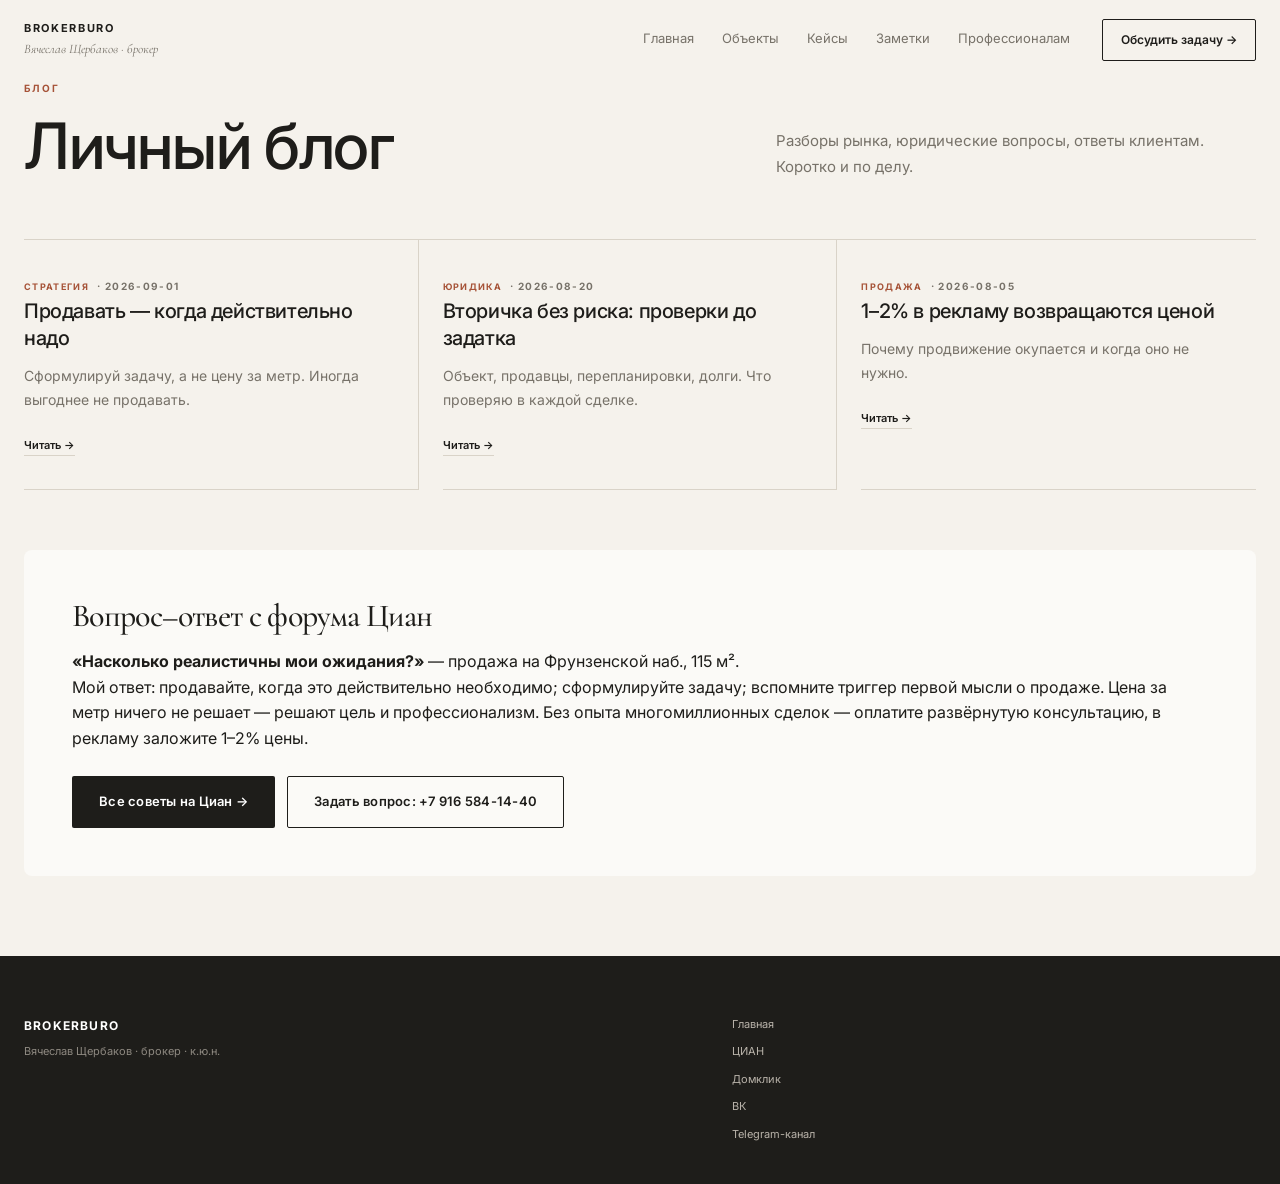
==== commit 0fd60158: "Add Telegram integration and update contact forms - Added Telegram integration functionality with mo" ====
--- a/blog.html
+++ b/blog.html
@@ -24,7 +24,7 @@
       <a href="blog.html" class="active">Заметки</a>
       <a href="coaching.html">Профессионалам</a>
     </nav>
-    <a class="header-cta" href="tel:+79165841440">Обсудить задачу →</a>
+    <a class="header-cta js-open-tg" href="#">Обсудить задачу →</a>
     <button class="burger" type="button" aria-label="Меню" aria-expanded="false">☰</button>
   </div>
   <div class="mobile-nav" aria-hidden="true">
@@ -33,7 +33,7 @@
     <a href="cases.html">Кейсы</a>
     <a href="blog.html">Заметки</a>
     <a href="coaching.html">Профессионалам</a>
-    <a href="tel:+79165841440">Обсудить задачу</a>
+    <a href="#" class="js-open-tg" data-plan="Консультация">Обсудить задачу</a>
   </div>
 </header>
 
@@ -87,5 +87,35 @@
     ).join("");
   });
 </script>
+  <!-- Telegram Modal -->
+  <div id="tgModal" class="modal">
+    <div class="modal-content">
+      <button class="modal-close">&times;</button>
+      <h3>Обсудить задачу</h3>
+      <p class="modal-subtitle">Заполните форму — я свяжусь с вами в Telegram</p>
+      
+      <form data-telegram="Консультация">
+        <div class="form-group">
+          <label for="tgName-blog.html">Ваше имя</label>
+          <input type="text" id="tgName-blog.html" name="name" placeholder="Иван" required>
+        </div>
+        
+        <div class="form-group">
+          <label for="tgPhone-blog.html">Телефон</label>
+          <input type="tel" id="tgPhone-blog.html" name="phone" placeholder="+7 (999) 000-00-00" required>
+        </div>
+        
+        <button type="submit" class="btn btn-primary btn-full">
+          Написать в Telegram
+        </button>
+      </form>
+      
+      <p class="modal-note">
+        Нажимая кнопку, вы перейдёте в Telegram с уже заполненным сообщением
+      </p>
+    </div>
+  </div>
+
+  <script src="assets/js/telegram-form.js"></script>
 </body>
 </html>
--- a/assets/css/style-premium.css
+++ b/assets/css/style-premium.css
@@ -64,20 +64,17 @@
 }
 
 /* ============================================
-   SECTION HEIGHT LIMIT — 80% viewport
+   SECTIONS
    ============================================ */
 
 section, .section {
-  max-height: 80vh;
-  overflow-y: auto;
   padding: 80px 0;
 }
 
-/* Для главных экранов оставляем full-height опционально */
+/* Hero Section */
 .hero {
   padding: 140px 0 100px;
-  min-height: 80vh;
-  max-height: 80vh;
+  min-height: auto;
   display: flex;
   align-items: center;
 }
@@ -725,63 +722,156 @@
 .case-grid {
   display: grid;
   grid-template-columns: repeat(3, 1fr);
-  gap: 24px;
+  gap: 32px;
   border-top: 1px solid var(--line-sand);
+  padding-top: 32px;
 }
 
 .case-card {
-  padding: 0;
-  border: none;
+  background: var(--white);
+  border: 1px solid var(--line-sand);
+  border-radius: var(--radius-md);
+  overflow: hidden;
   transition: all 0.3s ease;
-  background: var(--white);
+  display: flex;
+  flex-direction: column;
 }
 
 .case-card:hover {
-  transform: translateY(-5px);
-  box-shadow: 0 20px 40px rgba(0,0,0,0.08);
+  transform: translateY(-6px);
+  box-shadow: 0 20px 40px rgba(30, 29, 26, 0.1);
+  border-color: var(--accent-terracotta);
+}
+
+/* Case Image */
+.case-image-wrapper {
+  position: relative;
+  height: 220px;
+  background: #E8E4DC;
+  overflow: hidden;
+}
+
+.case-image-wrapper img {
+  width: 100%;
+  height: 100%;
+  object-fit: cover;
+  transition: transform 0.5s ease;
+}
+
+.case-image-wrapper:hover img {
+  transform: scale(1.05);
+}
+
+.case-image-placeholder {
+  width: 100%;
+  height: 100%;
+  display: flex;
+  align-items: center;
+  justify-content: center;
+  background: linear-gradient(135deg, #F5F2EC 0%, #EBE5DE 100%);
+  color: var(--text-muted);
+  font-size: 12px;
+  letter-spacing: 0.08em;
+}
+
+/* Case Badge — для кейсов (inline) */
+.case-badge {
+  position: absolute;
+  top: 16px;
+  left: 16px;
+  background: rgba(30, 29, 26, 0.9);
+  color: var(--white);
+  padding: 6px 12px;
+  font-size: 9px;
+  letter-spacing: 0.12em;
+  text-transform: uppercase;
+  border-radius: var(--radius-sm);
+  backdrop-filter: blur(4px);
+}
+
+/* Case Content */
+.case-content {
+  padding: 28px;
+  flex: 1;
+  display: flex;
+  flex-direction: column;
 }
 
 .case-number {
   font-size: 10px;
   color: var(--accent-terracotta);
   letter-spacing: 0.15em;
+  margin-bottom: 12px;
+  display: block;
+}
+
+.case-card h3 {
+  font-family: var(--font-serif);
+  font-size: clamp(20px, 2.5vw, 24px);
+  font-style: italic;
+  font-weight: 400;
+  line-height: 1.3;
+  margin-bottom: 12px;
+  color: var(--text-graphite);
+}
+
+.case-meta {
+  font-size: 12px;
+  color: var(--text-muted);
+  line-height: 1.6;
   margin-bottom: 16px;
-  display: block;
-}
-
-.case-type {
+  padding-bottom: 16px;
+  border-bottom: 1px solid var(--line-sand);
+}
+
+.case-insight {
+  margin-bottom: 20px;
+  flex: 1;
+}
+
+.case-insight-label {
   font-size: 10px;
   letter-spacing: 0.12em;
   text-transform: uppercase;
   color: var(--text-muted);
+  margin-bottom: 8px;
+  display: block;
+}
+
+.case-insight-text {
+  font-size: 13px;
+  line-height: 1.6;
+  color: var(--text-graphite);
+  font-weight: 500;
+}
+
+/* Package Tags */
+.case-package {
+  display: flex;
+  flex-wrap: wrap;
+  gap: 8px;
   margin-bottom: 20px;
 }
 
-.case-card h3 {
-  font-size: 22px;
-  line-height: 1.3;
-  margin-bottom: 16px;
-}
-
-.case-card p {
-  font-size: 14px;
-  line-height: 1.7;
-  color: var(--text-muted);
-  margin-bottom: 24px;
-}
-
-.case-link {
-  font-size: 12px;
-  font-weight: 600;
-  color: var(--text-graphite);
-  border-bottom: 1px solid var(--line-sand);
-  padding-bottom: 4px;
-  transition: all 0.2s ease;
-}
-
-.case-link:hover {
-  color: var(--accent-terracotta);
-  border-color: var(--accent-terracotta);
+.package-tag {
+  font-size: 10px;
+  padding: 4px 10px;
+  background: var(--bg-ivory);
+  color: var(--text-muted);
+  border-radius: var(--radius-sm);
+  letter-spacing: 0.05em;
+}
+
+/* Case CTA */
+.case-cta {
+  margin-top: auto;
+  padding-top: 16px;
+  border-top: 1px solid var(--line-sand);
+}
+
+.case-cta .btn {
+  width: 100%;
+  justify-content: center;
 }
 
 /* ============================================
@@ -1294,3 +1384,340 @@
   transform: translateY(-5px);
   box-shadow: 0 20px 40px rgba(0,0,0,0.08);
 }
+
+/* ============================================
+   COACHING PAGE STYLES
+   ============================================ */
+
+.coaching-grid {
+  grid-template-columns: repeat(3, 1fr);
+  gap: 32px;
+}
+
+.coaching-card {
+  display: flex;
+  flex-direction: column;
+}
+
+.coaching-price {
+  font-size: 18px;
+  font-weight: 600;
+  color: var(--text-graphite);
+  margin-top: 16px;
+  padding-top: 16px;
+  border-top: 1px solid var(--line-sand);
+}
+
+/* Book Showcase */
+.book-showcase {
+  display: grid;
+  grid-template-columns: 0.7fr 1.3fr;
+  gap: 60px;
+  align-items: center;
+  background: var(--white);
+  padding: 60px;
+  border: 1px solid var(--line-sand);
+  border-radius: var(--radius-md);
+}
+
+.book-image-wrapper {
+  position: relative;
+  height: 420px;
+  background: #E8E4DC;
+  overflow: hidden;
+  border-radius: var(--radius-sm);
+}
+
+.book-image-wrapper img {
+  width: 100%;
+  height: 100%;
+  object-fit: cover;
+  transition: transform 0.5s ease;
+}
+
+.book-image-wrapper:hover img {
+  transform: scale(1.03);
+}
+
+.book-details {
+  padding: 20px;
+}
+
+/* Contact Links */
+.contact-links {
+  display: flex;
+  flex-wrap: wrap;
+  gap: 12px;
+  margin-top: 40px;
+  padding-top: 40px;
+  border-top: 1px solid var(--line-sand);
+}
+
+.contact-links .btn {
+  font-size: 12px;
+  padding: 10px 18px;
+  min-height: 44px;
+}
+
+/* Premium Form */
+.premium-form {
+  max-width: 520px;
+  margin-top: 32px;
+}
+
+.form-row {
+  display: grid;
+  grid-template-columns: 1fr 1fr;
+  gap: 16px;
+  margin-bottom: 16px;
+}
+
+.form-input {
+  width: 100%;
+  padding: 14px 18px;
+  font-size: 14px;
+  font-family: var(--font-sans);
+  border: 1px solid var(--line-sand);
+  border-radius: var(--radius-sm);
+  background: var(--white);
+  color: var(--text-graphite);
+  transition: border-color 0.25s ease, box-shadow 0.25s ease;
+}
+
+.form-input:focus {
+  outline: none;
+  border-color: var(--accent-terracotta);
+  box-shadow: 0 0 0 3px rgba(166, 83, 56, 0.1);
+}
+
+.form-input::placeholder {
+  color: var(--text-muted);
+}
+
+.premium-form .form-err {
+  display: block;
+  font-size: 13px;
+  color: #C53030;
+  margin-bottom: 12px;
+}
+
+.premium-form .form-ok {
+  display: block;
+  font-size: 13px;
+  color: #2F855A;
+  margin-top: 12px;
+}
+
+/* Footer Grid */
+.footer-grid {
+  display: grid;
+  grid-template-columns: 1.2fr 1fr;
+  gap: 80px;
+}
+
+.footer-brand .brand {
+  margin-bottom: 16px;
+}
+
+.footer-nav {
+  display: grid;
+  grid-template-columns: 1fr 1fr;
+  gap: 40px;
+}
+
+.footer-column {
+  display: flex;
+  flex-direction: column;
+  gap: 12px;
+}
+
+.footer-column a {
+  font-size: 13px;
+  color: var(--text-muted);
+  transition: color 0.2s ease;
+}
+
+.footer-column a:hover {
+  color: var(--text-graphite);
+}
+
+/* Mobile Responsiveness */
+@media (max-width: 1024px) {
+  .coaching-grid {
+    grid-template-columns: repeat(2, 1fr);
+  }
+  
+  .book-showcase {
+    grid-template-columns: 1fr;
+    gap: 40px;
+    padding: 40px;
+  }
+  
+  .book-image-wrapper {
+    height: 320px;
+  }
+}
+
+@media (max-width: 768px) {
+  .coaching-grid {
+    grid-template-columns: 1fr;
+  }
+  
+  .book-showcase {
+    padding: 30px;
+  }
+  
+  .book-image-wrapper {
+    height: 280px;
+  }
+  
+  .form-row {
+    grid-template-columns: 1fr;
+  }
+  
+  .footer-grid {
+    grid-template-columns: 1fr;
+    gap: 40px;
+  }
+  
+  .footer-nav {
+    grid-template-columns: 1fr;
+    gap: 30px;
+  }
+  
+  .contact-links {
+    justify-content: center;
+  }
+  
+  .contact-links .btn {
+    width: 100%;
+    justify-content: center;
+  }
+}
+
+/* ---- Telegram Modal Styles ---- */
+.modal {
+  display: none;
+  position: fixed;
+  top: 0;
+  left: 0;
+  width: 100%;
+  height: 100%;
+  background: rgba(30, 29, 26, 0.8);
+  backdrop-filter: blur(4px);
+  z-index: 9999;
+  align-items: center;
+  justify-content: center;
+  opacity: 0;
+  transition: opacity 0.3s ease;
+}
+
+.modal.active {
+  opacity: 1;
+}
+
+.modal-content {
+  background: #FFFFFF;
+  padding: 40px;
+  border-radius: 4px;
+  max-width: 480px;
+  width: 90%;
+  position: relative;
+  transform: translateY(20px);
+  transition: transform 0.3s ease;
+}
+
+.modal.active .modal-content {
+  transform: translateY(0);
+}
+
+.modal-close {
+  position: absolute;
+  top: 16px;
+  right: 16px;
+  background: transparent;
+  border: none;
+  font-size: 28px;
+  color: #777269;
+  cursor: pointer;
+  padding: 4px;
+  line-height: 1;
+  transition: color 0.2s ease;
+}
+
+.modal-close:hover {
+  color: #1E1D1A;
+}
+
+.modal-content h3 {
+  font-family: 'Cormorant Garamond', serif;
+  font-size: 28px;
+  font-weight: 600;
+  color: #1E1D1A;
+  margin: 0 0 8px 0;
+}
+
+.modal-subtitle {
+  font-family: 'Inter', sans-serif;
+  font-size: 14px;
+  color: #777269;
+  margin: 0 0 24px 0;
+}
+
+.form-group {
+  margin-bottom: 20px;
+}
+
+.form-group label {
+  display: block;
+  font-family: 'Inter', sans-serif;
+  font-size: 13px;
+  font-weight: 500;
+  color: #1E1D1A;
+  margin-bottom: 8px;
+}
+
+.form-group input {
+  width: 100%;
+  padding: 14px 16px;
+  border: 1px solid #D9D3C8;
+  border-radius: 4px;
+  font-family: 'Inter', sans-serif;
+  font-size: 15px;
+  color: #1E1D1A;
+  background: #F5F2EC;
+  transition: border-color 0.2s ease, box-shadow 0.2s ease;
+}
+
+.form-group input:focus {
+  outline: none;
+  border-color: #A65338;
+  box-shadow: 0 0 0 3px rgba(166, 83, 56, 0.1);
+}
+
+.form-group input::placeholder {
+  color: #A6A095;
+}
+
+.btn-full {
+  width: 100%;
+}
+
+.modal-note {
+  font-family: 'Inter', sans-serif;
+  font-size: 12px;
+  color: #777269;
+  text-align: center;
+  margin-top: 16px;
+  line-height: 1.5;
+}
+
+@media (max-width: 768px) {
+  .modal-content {
+    padding: 30px 20px;
+  }
+  
+  .modal-content h3 {
+    font-size: 24px;
+  }
+}
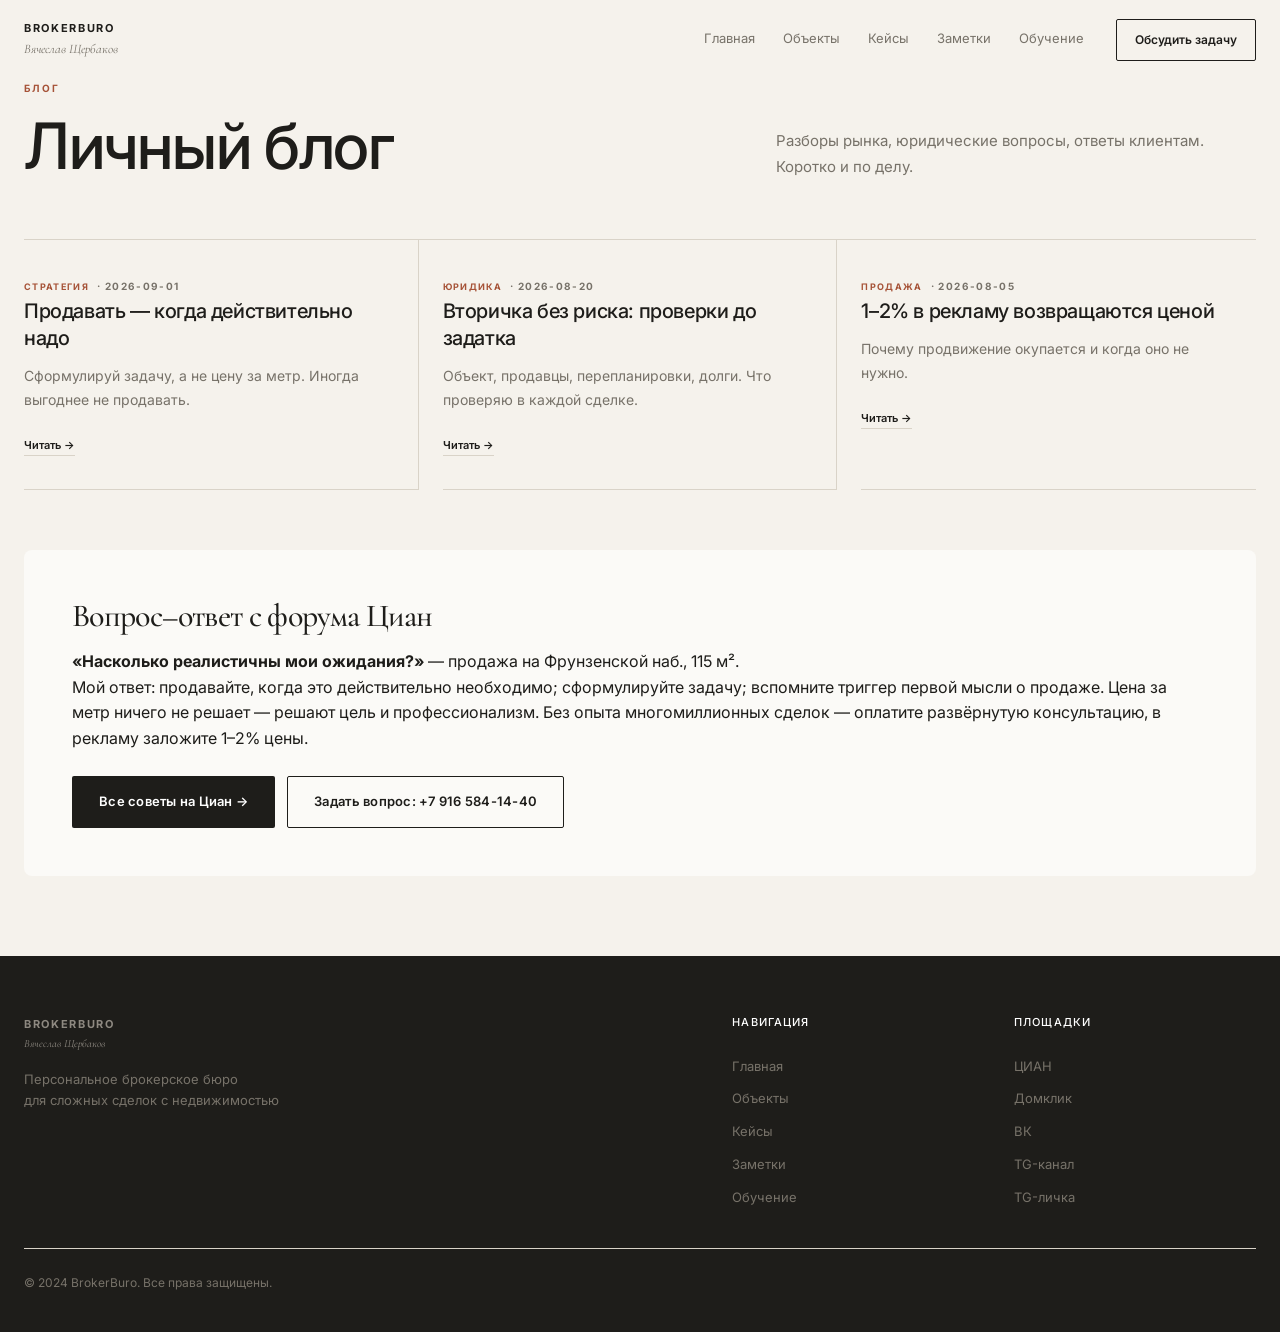
==== commit 0bba7307: "Update navigation headers and footers across all pages to match main page and coaching page styles -" ====
--- a/blog.html
+++ b/blog.html
@@ -11,28 +11,32 @@
   <link rel="stylesheet" href="assets/css/style-premium.css" />
 </head>
 <body>
-<header class="site-header">
+<header class="site-header" id="header">
   <div class="container header-inner">
     <a class="brand" href="index.html" aria-label="BrokerBuro">
-      <span class="brand-name">BROKERBURO</span>
-      <span class="brand-signature">Вячеслав Щербаков · брокер</span>
+      <span class="brand-name">BrokerBuro</span>
+      <span class="brand-signature">Вячеслав Щербаков</span>
     </a>
-    <nav class="nav">
+    
+    <nav class="nav" aria-label="Основная навигация">
       <a href="index.html">Главная</a>
       <a href="catalog.html">Объекты</a>
       <a href="cases.html">Кейсы</a>
       <a href="blog.html" class="active">Заметки</a>
-      <a href="coaching.html">Профессионалам</a>
+      <a href="coaching.html">Обучение</a>
     </nav>
-    <a class="header-cta js-open-tg" href="#">Обсудить задачу →</a>
-    <button class="burger" type="button" aria-label="Меню" aria-expanded="false">☰</button>
+    
+    <a class="header-cta js-open-tg" href="#">Обсудить задачу</a>
+    
+    <button class="burger" type="button" aria-label="Открыть меню" aria-expanded="false">☰</button>
   </div>
+  
   <div class="mobile-nav" aria-hidden="true">
     <a href="index.html">Главная</a>
     <a href="catalog.html">Объекты</a>
     <a href="cases.html">Кейсы</a>
-    <a href="blog.html">Заметки</a>
-    <a href="coaching.html">Профессионалам</a>
+    <a href="blog.html" class="active">Заметки</a>
+    <a href="coaching.html">Обучение</a>
     <a href="#" class="js-open-tg" data-plan="Консультация">Обсудить задачу</a>
   </div>
 </header>
@@ -59,17 +63,39 @@
 </main>
 
 <footer class="site-footer">
-  <div class="container footer-grid">
-    <div class="footer-brand">
-      <strong>BROKERBURO</strong>
-      <span>Вячеслав Щербаков · брокер · к.ю.н.</span>
+  <div class="container">
+    <div class="footer-grid">
+      <div class="footer-brand">
+        <a class="brand" href="index.html">
+          <span class="brand-name">BrokerBuro</span>
+          <span class="brand-signature">Вячеслав Щербаков</span>
+        </a>
+        <p style="font-size: 13px; color: var(--text-muted); margin-top: 16px; line-height: 1.6;">
+          Персональное брокерское бюро<br />
+          для сложных сделок с недвижимостью
+        </p>
+      </div>
+      <div class="footer-nav">
+        <div class="footer-column">
+          <h4 style="font-size: 11px; letter-spacing: 0.1em; text-transform: uppercase; margin-bottom: 16px;">Навигация</h4>
+          <a href="index.html">Главная</a>
+          <a href="catalog.html">Объекты</a>
+          <a href="cases.html">Кейсы</a>
+          <a href="blog.html">Заметки</a>
+          <a href="coaching.html">Обучение</a>
+        </div>
+        <div class="footer-column">
+          <h4 style="font-size: 11px; letter-spacing: 0.1em; text-transform: uppercase; margin-bottom: 16px;">Площадки</h4>
+          <a href="https://www.cian.ru/agents/12252057/" target="_blank">ЦИАН</a>
+          <a href="https://agencies.domclick.ru/agent/30328" target="_blank">Домклик</a>
+          <a href="https://vk.ru/brokerburo" target="_blank">ВК</a>
+          <a href="https://t.me/ai_and_realtor" target="_blank">TG-канал</a>
+          <a href="https://t.me/VAShcherbakov" target="_blank">TG-личка</a>
+        </div>
+      </div>
     </div>
-    <div class="footer-links">
-      <a href="index.html">Главная</a>
-      <a href="https://www.cian.ru/agents/12252057/">ЦИАН</a>
-      <a href="https://agencies.domclick.ru/agent/30328">Домклик</a>
-      <a href="https://vk.ru/brokerburo">ВК</a>
-      <a href="https://t.me/ai_and_realtor">Telegram-канал</a>
+    <div style="border-top: 1px solid var(--line-sand); margin-top: 40px; padding-top: 24px; font-size: 12px; color: var(--text-muted);">
+      © 2024 BrokerBuro. Все права защищены.
     </div>
   </div>
 </footer>
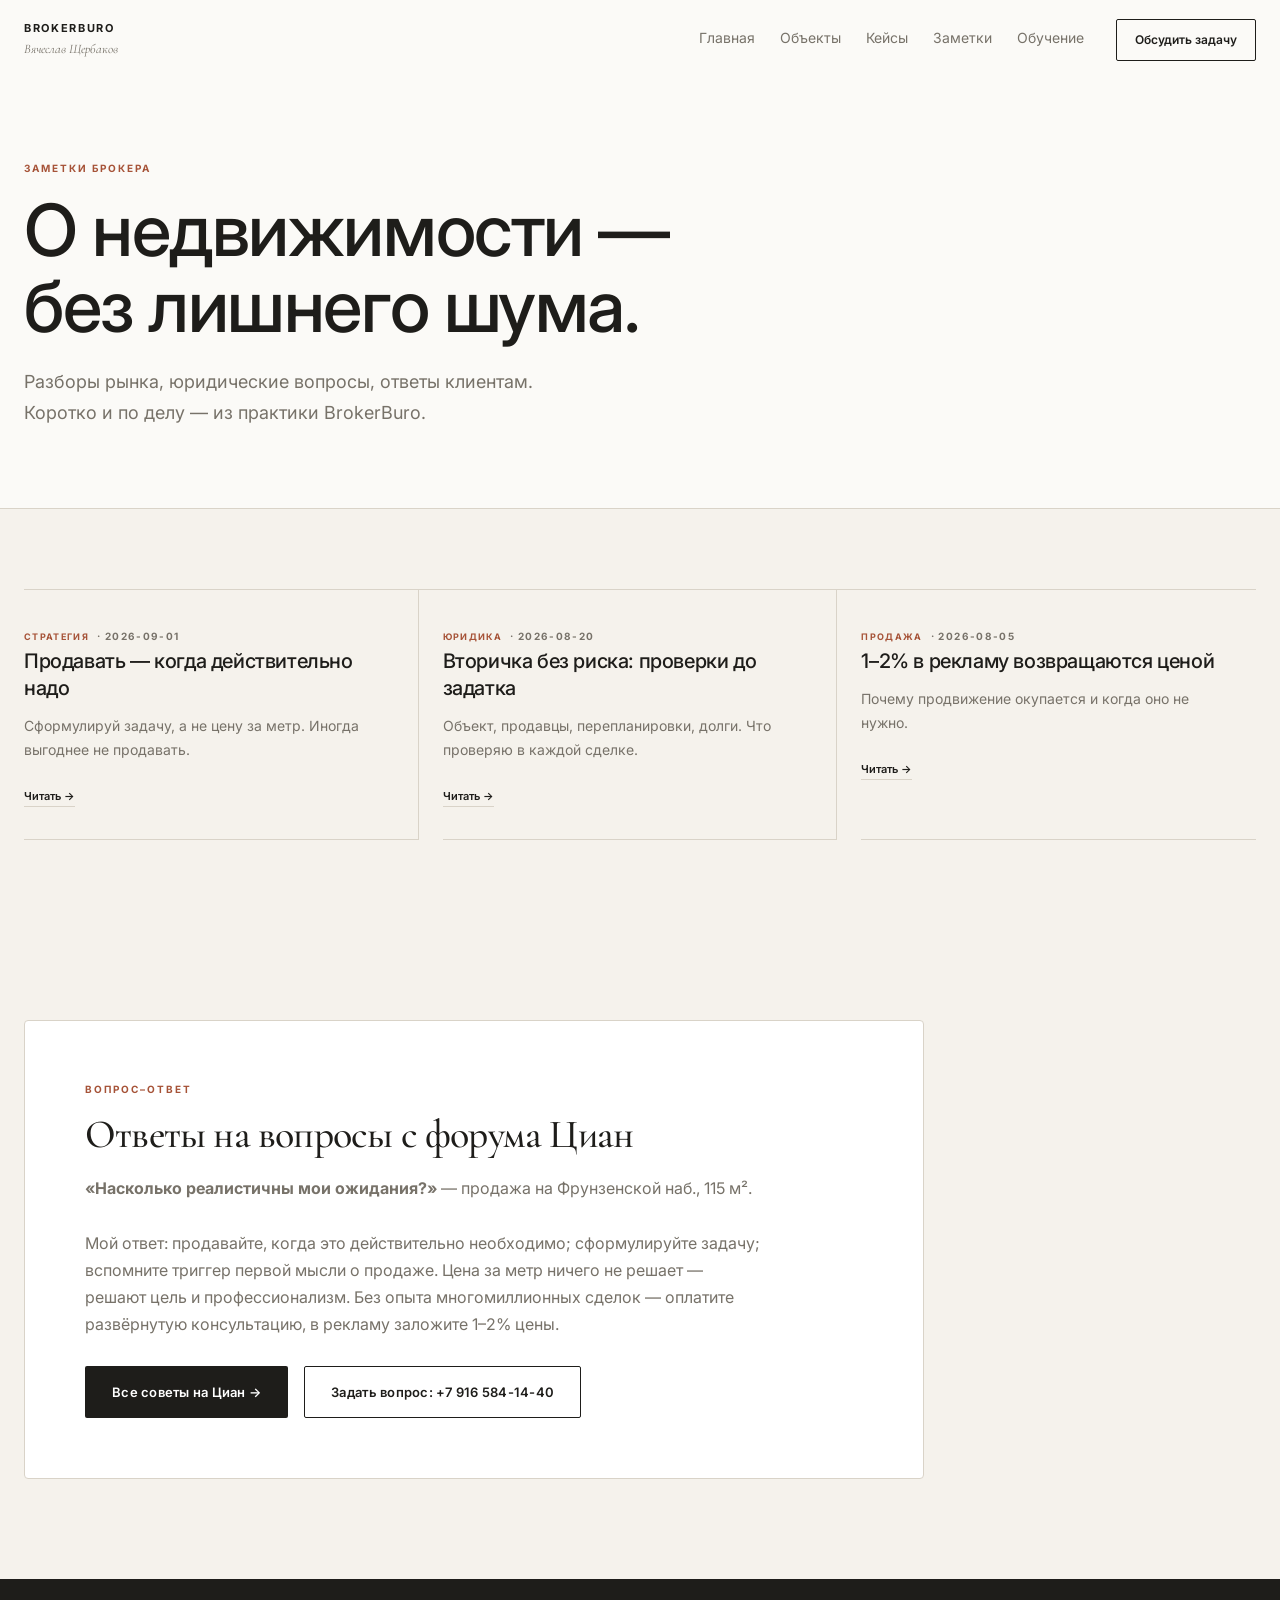
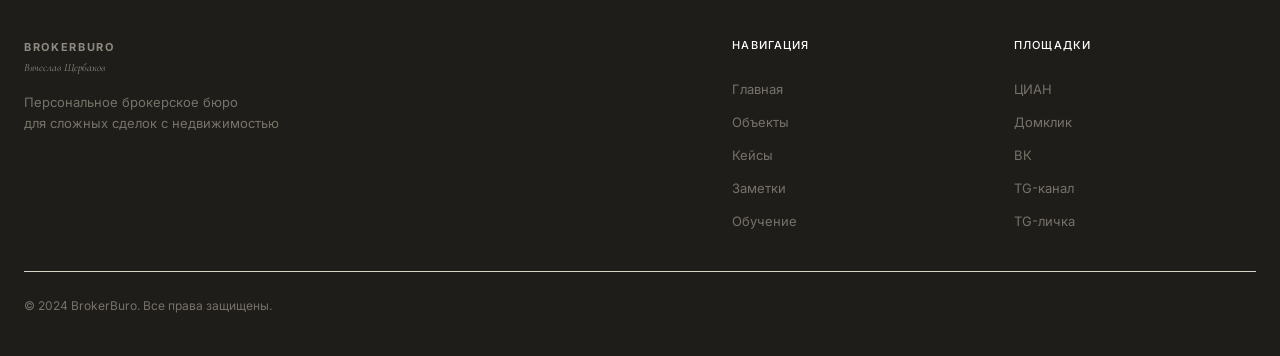
==== commit 6dca3940: "Title: Refine BrokerBuro design system for premium private brokerage experience Key features impleme" ====
--- a/blog.html
+++ b/blog.html
@@ -4,10 +4,10 @@
   <meta charset="utf-8" />
   <meta name="viewport" content="width=device-width, initial-scale=1" />
   <title>Заметки — BrokerBuro</title>
-  <meta name="description" content="Разборы рынка, юридические вопросы, ответы клиентам. Коротко и по делу." />
+  <meta name="description" content="Заметки брокера о недвижимости — без лишнего шума. Разборы рынка, юридические вопросы, ответы клиентам." />
   <link rel="preconnect" href="https://fonts.googleapis.com">
   <link rel="preconnect" href="https://fonts.gstatic.com" crossorigin>
-  <link href="https://fonts.googleapis.com/css2?family=Cormorant+Garamond:ital,wght@0,400;0,500;1,400&family=Inter:wght@300;400;500;600;700&display=swap" rel="stylesheet">
+  <link href="https://fonts.googleapis.com/css2?family=Cormorant+Garamond:ital,wght@0,400;0,500;0,600;1,400&family=Inter:wght@300;400;500;600;700&display=swap" rel="stylesheet">
   <link rel="stylesheet" href="assets/css/style-premium.css" />
 </head>
 <body>
@@ -41,25 +41,47 @@
   </div>
 </header>
 
-<main class="container section">
-  <div class="section-header">
-    <div>
-      <span class="section-kicker">БЛОГ</span>
-      <h2>Личный блог</h2>
-    </div>
-    <p>Разборы рынка, юридические вопросы, ответы клиентам. Коротко и по делу.</p>
-  </div>
-  
-  <div class="notes-grid" id="posts"><p>Загружаю…</p></div>
-  
-  <div style="margin-top:60px;padding:48px;background:var(--bg-paper);border-radius:8px;">
-    <h3 style="font-family:var(--font-serif);font-size:clamp(24px,3vw,32px);margin-bottom:16px;">Вопрос–ответ с форума Циан</h3>
-    <p style="margin-bottom:24px;"><strong>«Насколько реалистичны мои ожидания?»</strong> — продажа на Фрунзенской наб., 115 м².<br />Мой ответ: продавайте, когда это действительно необходимо; сформулируйте задачу; вспомните триггер первой мысли о продаже. Цена за метр ничего не решает — решают цель и профессионализм. Без опыта многомиллионных сделок — оплатите развёрнутую консультацию, в рекламу заложите 1–2% цены.</p>
-    <div style="display:flex;gap:12px;flex-wrap:wrap;">
-      <a class="btn btn-primary" href="https://www.cian.ru/agents/12252057/">Все советы на Циан →</a>
-      <a class="btn btn-outline" href="tel:+79165841440">Задать вопрос: +7 916 584-14-40</a>
-    </div>
-  </div>
+<main class="notes-page">
+  <!-- Notes Header -->
+  <section class="notes-hero">
+    <div class="container">
+      <span class="section-kicker">ЗАМЕТКИ БРОКЕРА</span>
+      <h1>О недвижимости — без лишнего шума.</h1>
+      <p class="notes-subtitle">
+        Разборы рынка, юридические вопросы, ответы клиентам. 
+        Коротко и по делу — из практики BrokerBuro.
+      </p>
+    </div>
+  </section>
+  
+  <!-- Notes Grid -->
+  <section class="section">
+    <div class="container">
+      <div class="notes-grid" id="posts"><p>Загружаю…</p></div>
+    </div>
+  </section>
+  
+  <!-- Q&A Section -->
+  <section class="qa-section">
+    <div class="container">
+      <div class="qa-card">
+        <div>
+          <span class="section-kicker">ВОПРОС–ОТВЕТ</span>
+          <h2 style="font-family:var(--font-serif);font-size:clamp(28px,4vw,40px);margin-bottom:20px;">Ответы на вопросы с форума Циан</h2>
+          <p style="font-size:16px;line-height:1.7;color:var(--text-muted);max-width:680px;margin-bottom:28px;">
+            <strong>«Насколько реалистичны мои ожидания?»</strong> — продажа на Фрунзенской наб., 115 м².<br /><br />
+            Мой ответ: продавайте, когда это действительно необходимо; сформулируйте задачу; вспомните триггер первой мысли о продаже. 
+            Цена за метр ничего не решает — решают цель и профессионализм. Без опыта многомиллионных сделок — оплатите развёрнутую консультацию, 
+            в рекламу заложите 1–2% цены.
+          </p>
+          <div style="display:flex;gap:16px;flex-wrap:wrap;">
+            <a class="btn btn-primary" href="https://www.cian.ru/agents/12252057/" target="_blank" rel="noopener">Все советы на Циан →</a>
+            <a class="btn btn-outline" href="tel:+79165841440">Задать вопрос: +7 916 584-14-40</a>
+          </div>
+        </div>
+      </div>
+    </div>
+  </section>
 </main>
 
 <footer class="site-footer">
@@ -113,6 +135,85 @@
     ).join("");
   });
 </script>
+<script>
+// Header scroll effect
+(() => {
+  const header = document.getElementById('header');
+  if (!header) return;
+  
+  const onScroll = () => {
+    if (window.scrollY > 50) {
+      header.classList.add('scrolled');
+    } else {
+      header.classList.remove('scrolled');
+    }
+  };
+  
+  window.addEventListener('scroll', onScroll, { passive: true });
+  onScroll();
+})();
+
+// Mobile menu
+(() => {
+  const burger = document.querySelector('.burger');
+  const mobile = document.querySelector('.mobile-nav');
+  const header = document.querySelector('.site-header');
+  
+  if (!burger || !mobile) return;
+  
+  burger.addEventListener('click', () => {
+    const open = mobile.classList.toggle('open');
+    burger.setAttribute('aria-expanded', String(open));
+    burger.textContent = open ? '✕' : '☰';
+    mobile.setAttribute('aria-hidden', String(!open));
+    document.body.style.overflow = open ? 'hidden' : '';
+  });
+  
+  mobile.querySelectorAll('a').forEach(a => {
+    a.addEventListener('click', () => {
+      mobile.classList.remove('open');
+      burger.setAttribute('aria-expanded', 'false');
+      burger.textContent = '☰';
+      mobile.setAttribute('aria-hidden', 'true');
+      document.body.style.overflow = '';
+    });
+  });
+})();
+
+// Fade-in animation on scroll
+(() => {
+  const elements = document.querySelectorAll('.fade-in');
+  if (!elements.length) return;
+  
+  const observer = new IntersectionObserver((entries) => {
+    entries.forEach(entry => {
+      if (entry.isIntersecting) {
+        entry.target.classList.add('visible');
+        observer.unobserve(entry.target);
+      }
+    });
+  }, {
+    threshold: 0.1,
+    rootMargin: '0px 0px -50px 0px'
+  });
+  
+  elements.forEach(el => observer.observe(el));
+})();
+
+// Image reveal animation
+(() => {
+  const images = document.querySelectorAll('.image-reveal img');
+  images.forEach(img => {
+    if (img.complete) {
+      img.parentElement.classList.add('loaded');
+    } else {
+      img.addEventListener('load', () => {
+        img.parentElement.classList.add('loaded');
+      });
+    }
+  });
+})();
+</script>
   <!-- Telegram Modal -->
   <div id="tgModal" class="modal">
     <div class="modal-content">
--- a/assets/css/style-premium.css
+++ b/assets/css/style-premium.css
@@ -73,7 +73,7 @@
 
 /* Hero Section */
 .hero {
-  padding: 140px 0 100px;
+  padding: 100px 0 100px;
   min-height: auto;
   display: flex;
   align-items: center;
@@ -90,19 +90,19 @@
 }
 
 h1 {
-  font-size: clamp(56px, 7vw, 96px);
+  font-size: clamp(46px, 7vw, 86px);
   line-height: 0.95;
   margin-bottom: 24px;
 }
 
 h2 {
-  font-size: clamp(42px, 5vw, 64px);
+  font-size: clamp(32px, 5vw, 54px);
   line-height: 1.05;
   margin-bottom: 20px;
 }
 
 h3 {
-  font-size: clamp(28px, 3.5vw, 42px);
+  font-size: clamp(25px, 3.5vw, 40px);
   line-height: 1.1;
   margin-bottom: 16px;
 }
@@ -203,12 +203,12 @@
 /* Navigation */
 .nav {
   display: flex;
-  gap: 28px;
+  gap: 25px;
   margin-left: auto;
 }
 
 .nav a {
-  font-size: 13px;
+  font-size: 14px;
   color: var(--text-muted);
   position: relative;
   padding-bottom: 4px;
@@ -251,9 +251,9 @@
 /* Burger Menu */
 .burger {
   display: none;
-  background: transparent;
+  background: var(--bg-ivory);
   border: none;
-  font-size: 24px;
+  font-size: 20px;
   cursor: pointer;
   color: var(--text-graphite);
   margin-left: auto;
@@ -287,7 +287,7 @@
    ============================================ */
 
 .hero {
-  padding: 140px 0 100px;
+  padding: 100px 0 100px;
   min-height: 100vh;
   display: flex;
   align-items: center;
@@ -310,7 +310,7 @@
 }
 
 .hero-title {
-  font-size: clamp(56px, 7vw, 96px);
+  font-size: clamp(46px, 7vw, 86px);
   line-height: 0.95;
   font-weight: 500;
   margin-bottom: 28px;
@@ -1054,10 +1054,35 @@
    NOTES SECTION — заметки брокера
    ============================================ */
 
-.notes {
-  padding: 120px 0;
-}
-
+/* ============================================
+   NOTES PAGE — Заметки брокера
+   ============================================ */
+
+.notes-page {
+  min-height: 100vh;
+}
+
+.notes-hero {
+  padding: 160px 0 80px;
+  background: var(--bg-paper);
+  border-bottom: 1px solid var(--line-sand);
+}
+
+.notes-hero h1 {
+  font-size: clamp(42px, 6vw, 72px);
+  line-height: 1.05;
+  margin-bottom: 24px;
+  max-width: 720px;
+}
+
+.notes-subtitle {
+  font-size: clamp(16px, 2vw, 18px);
+  line-height: 1.7;
+  color: var(--text-muted);
+  max-width: 580px;
+}
+
+/* Notes Grid */
 .notes-grid {
   display: grid;
   grid-template-columns: repeat(3, 1fr);
@@ -1115,6 +1140,20 @@
 .note-read-more:hover {
   color: var(--accent-terracotta);
   border-color: var(--accent-terracotta);
+}
+
+/* Q&A Section */
+.qa-section {
+  padding: 100px 0;
+  background: var(--bg-ivory);
+}
+
+.qa-card {
+  background: var(--white);
+  padding: 60px;
+  border: 1px solid var(--line-sand);
+  border-radius: var(--radius-md);
+  max-width: 900px;
 }
 
 /* ============================================
@@ -1721,3 +1760,71 @@
     font-size: 24px;
   }
 }
+
+/* Notes page responsive */
+@media (max-width: 1024px) {
+  .notes-grid {
+    grid-template-columns: repeat(2, 1fr);
+  }
+  
+  .note-card:nth-child(2n) {
+    border-right: none;
+  }
+}
+
+@media (max-width: 768px) {
+  .qa-card {
+    padding: 40px 24px;
+  }
+  
+  .notes-hero {
+    padding: 120px 0 60px;
+  }
+  
+  .notes-grid {
+    grid-template-columns: 1fr;
+  }
+  
+  .note-card {
+    border-right: none;
+    border-bottom: 1px solid var(--line-sand);
+  }
+  
+  .note-card:last-child {
+    border-bottom: none;
+  }
+}
+
+/* Notes page responsive */
+@media (max-width: 1024px) {
+  .notes-grid {
+    grid-template-columns: repeat(2, 1fr);
+  }
+  
+  .note-card:nth-child(2n) {
+    border-right: none;
+  }
+}
+
+@media (max-width: 768px) {
+  .qa-card {
+    padding: 40px 24px;
+  }
+  
+  .notes-hero {
+    padding: 120px 0 60px;
+  }
+  
+  .notes-grid {
+    grid-template-columns: 1fr;
+  }
+  
+  .note-card {
+    border-right: none;
+    border-bottom: 1px solid var(--line-sand);
+  }
+  
+  .note-card:last-child {
+    border-bottom: none;
+  }
+}
